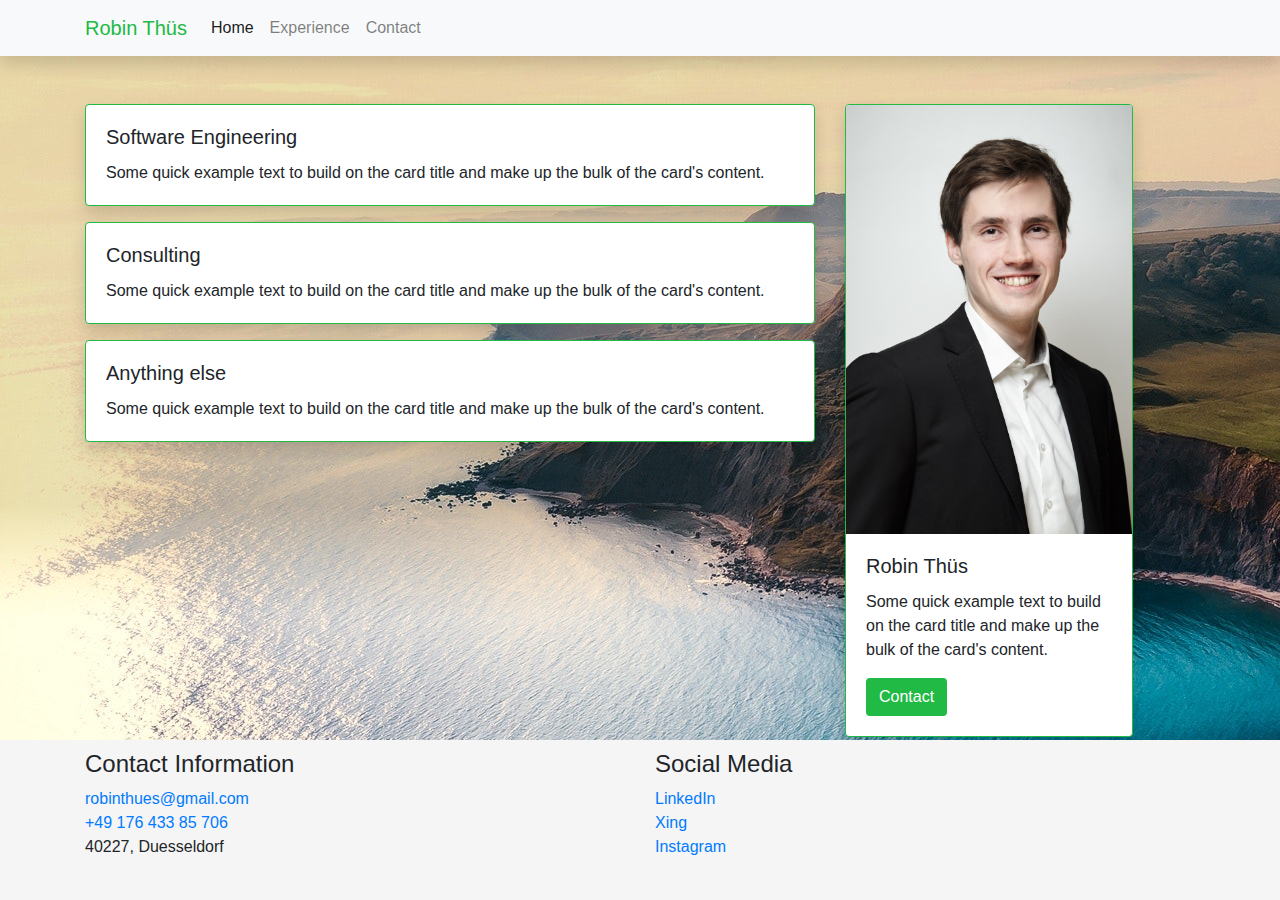
==== public/index.html @ ae0dff0d "adding error and 404 page. minor updates to other pages" ====
<!DOCTYPE html>
<html>
<head>
    <!-- Google Tag Manager -->
    <script>(function(w,d,s,l,i){w[l]=w[l]||[];w[l].push({'gtm.start':
            new Date().getTime(),event:'gtm.js'});var f=d.getElementsByTagName(s)[0],
        j=d.createElement(s),dl=l!='dataLayer'?'&l='+l:'';j.async=true;j.src=
        'https://www.googletagmanager.com/gtm.js?id='+i+dl;f.parentNode.insertBefore(j,f);
    })(window,document,'script','dataLayer','GTM-KJX2B96');</script>
    <!-- End Google Tag Manager -->
    <meta charset="utf-8">
    <meta name="viewport" content="width=device-width, initial-scale=1">
    <title>Robin Thüs</title>

    <!-- update the version number as needed -->
    <script defer src="/__/firebase/5.5.0/firebase-app.js"></script>
    <!-- include only the Firebase features as you need -->
    <script defer src="/__/firebase/5.5.0/firebase-storage.js"></script>
    <!-- initialize the SDK after all desired features are loaded -->
    <script defer src="/__/firebase/init.js"></script>

    <link rel="stylesheet" href="css/bootstrap.min.css">
    <link rel="stylesheet" href="css/sticky-footer.css">
    <link rel="stylesheet" href="css/custom-styles.css">
    <script src="js/jquery-3.3.1.min.js"></script>
    <script src="js/popper.min.js"></script>
    <script src="js/bootstrap.min.js"></script>
</head>
<body style="background-image: url('img/bkg-1.jpg')">
<!-- Google Tag Manager (noscript) -->
<noscript><iframe src="https://www.googletagmanager.com/ns.html?id=GTM-KJX2B96"
                  height="0" width="0" style="display:none;visibility:hidden"></iframe></noscript>
<!-- End Google Tag Manager (noscript) -->

<nav class="navbar navbar-expand-lg navbar-light bg-light mb-5 shadow">
    <div class="container">
        <a class="navbar-brand green" href="/">Robin Thüs</a>
        <button class="navbar-toggler" type="button" data-toggle="collapse" data-target="#navbarSupportedContent"
                aria-controls="navbarSupportedContent" aria-expanded="false" aria-label="Toggle navigation">
            <span class="navbar-toggler-icon"></span>
        </button>

        <div class="collapse navbar-collapse" id="navbarSupportedContent">
            <ul class="navbar-nav mr-auto">
                <li class="nav-item active">
                    <a class="nav-link" href="/">Home <span class="sr-only">(current)</span></a>
                </li>
                <li class="nav-item">
                    <a class="nav-link" href="/exp">Experience</a>
                </li>
                <li class="nav-item">
                    <a class="nav-link" href="/contact">Contact</a>
                </li>
            </ul>
        </div>
    </div>
</nav>

<div class="container">
    <div class="row">
        <div class="col-8">
            <div class="card mb-3 shadow border-green">
                <div class="card-body">
                    <h5 class="card-title">Software Engineering</h5>
                    <p class="card-text">Some quick example text to build on the card title and make up the bulk of the
                        card's content.</p>
                </div>
            </div>
            <div class="card mb-3 shadow border-green">
                <div class="card-body">
                    <h5 class="card-title">Consulting</h5>
                    <p class="card-text">Some quick example text to build on the card title and make up the bulk of the
                        card's content.</p>
                </div>
            </div>
            <div class="card shadow border-green">
                <div class="card-body">
                    <h5 class="card-title">Anything else</h5>
                    <p class="card-text">Some quick example text to build on the card title and make up the bulk of the
                        card's content.</p>
                </div>
            </div>
        </div>
        <div class="col-4">
            <div class="card shadow border-green" style="width: 18rem;">
                <img class="card-img-top" src="img/robin-thues-1.jpg" alt="Portrait of Robin">
                <div class="card-body">
                    <h5 class="card-title">Robin Thüs</h5>
                    <p class="card-text">Some quick example text to build on the card title and make up the bulk of the
                        card's content.</p>
                    <a href="/contact" class="btn btn-green">Contact</a>
                </div>
            </div>
        </div>
    </div>
</div>

<footer class="footer">
    <div class="container">
        <div class="row">
            <div class="col-6">
                <h4>Contact Information</h4>
                <a href="mailto:robinthues@gmail.com">robinthues@gmail.com</a><br>
                <a href="tel:+4917643385706">+49 176 433 85 706</a><br>
                40227, Duesseldorf
            </div>
            <div class="col-6">
                <h4>Social Media</h4>
                <a href="https://linkedin.com">LinkedIn</a><br>
                <a href="https://xing.de">Xing</a><br>
                <a href="https://instagram.com">Instagram</a><br>
            </div>
        </div>
    </div>
</footer>


<script>
    document.addEventListener('DOMContentLoaded', function () {
        // // 🔥🔥🔥🔥🔥🔥🔥🔥🔥🔥🔥🔥🔥🔥🔥🔥🔥🔥🔥🔥🔥🔥🔥🔥🔥🔥🔥🔥🔥🔥🔥
        // // The Firebase SDK is initialized and available here!
        //
        // firebase.auth().onAuthStateChanged(user => { });
        // firebase.database().ref('/path/to/ref').on('value', snapshot => { });
        // firebase.messaging().requestPermission().then(() => { });
        // firebase.storage().ref('/path/to/ref').getDownloadURL().then(() => { });
        //
        // // 🔥🔥🔥🔥🔥🔥🔥🔥🔥🔥🔥🔥🔥🔥🔥🔥🔥🔥🔥🔥🔥🔥🔥🔥🔥🔥🔥🔥🔥🔥🔥

        try {
            let app = firebase.app();
            let features = ['auth', 'database', 'messaging', 'storage'].filter(feature => typeof app[feature] === 'function');
            document.getElementById('load').innerHTML = `Firebase SDK loaded with ${features.join(', ')}`;
        } catch (e) {
            console.error(e);
            document.getElementById('load').innerHTML = 'Error loading the Firebase SDK, check the console.';
        }
    });
</script>
</body>
</html>
---- public/css/sticky-footer.css ----
/* Sticky footer styles, from Bootstrap4 Examples
-------------------------------------------------- */
html {
  position: relative;
  min-height: 100%;
}
body {
  margin-bottom: 160px; /* Margin bottom by footer height */
}
.footer {
  position: absolute;
  bottom: 0;
  width: 100%;
  height: 160px; /* Set the fixed height of the footer here */
  background-color: #f5f5f5;
  padding-top: 10px;
}
---- public/css/custom-styles.css ----
.green {
    color: #21BA45!important;
}

.border-green {
    border-color: #21BA45!important;
}

.btn-green {
    background-color: #21BA45!important;
    color: white;
}
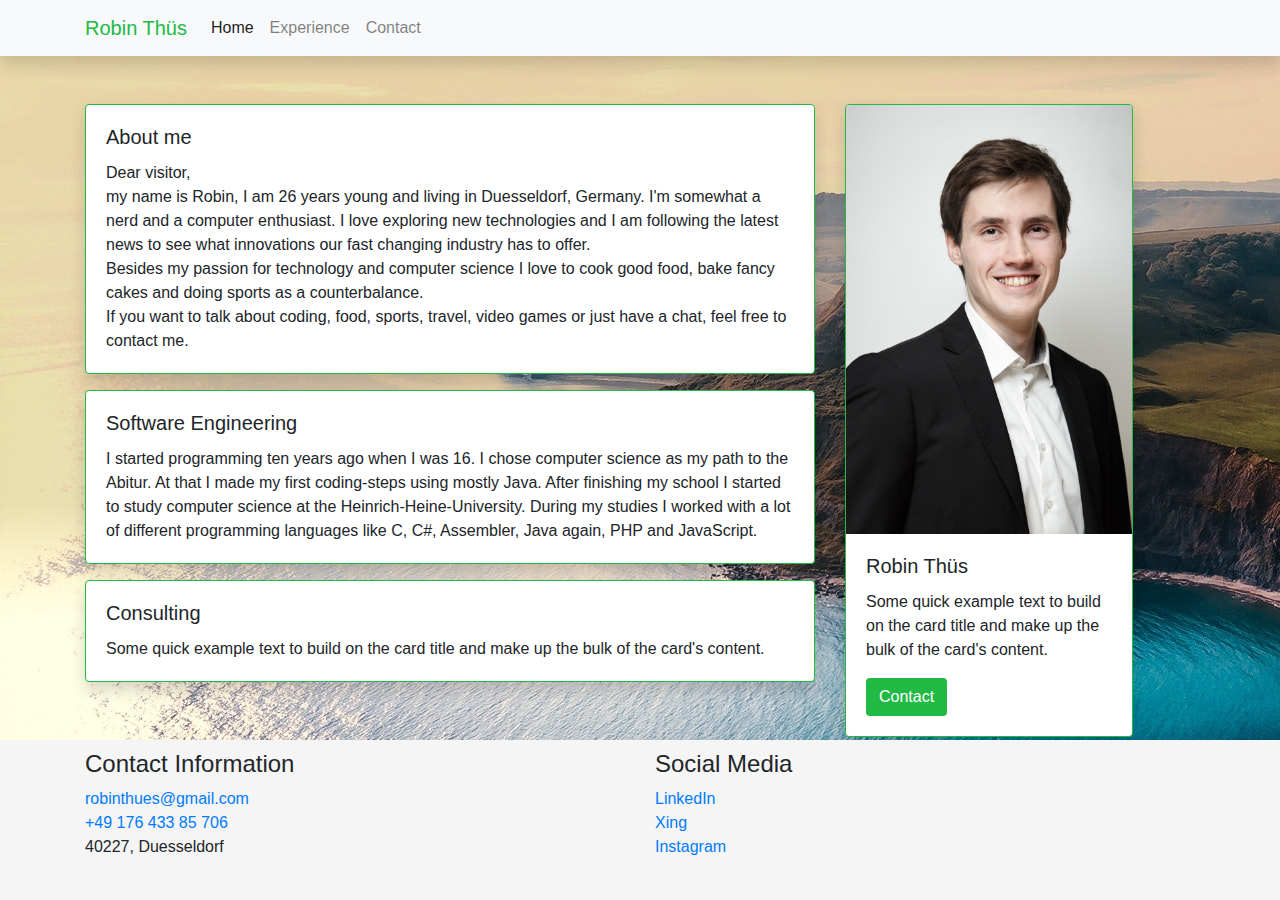
==== commit 7fe45909: "adding more content" ====
--- a/public/index.html
+++ b/public/index.html
@@ -2,11 +2,19 @@
 <html>
 <head>
     <!-- Google Tag Manager -->
-    <script>(function(w,d,s,l,i){w[l]=w[l]||[];w[l].push({'gtm.start':
-            new Date().getTime(),event:'gtm.js'});var f=d.getElementsByTagName(s)[0],
-        j=d.createElement(s),dl=l!='dataLayer'?'&l='+l:'';j.async=true;j.src=
-        'https://www.googletagmanager.com/gtm.js?id='+i+dl;f.parentNode.insertBefore(j,f);
-    })(window,document,'script','dataLayer','GTM-KJX2B96');</script>
+    <script>(function (w, d, s, l, i) {
+        w[l] = w[l] || [];
+        w[l].push({
+            'gtm.start':
+                new Date().getTime(), event: 'gtm.js'
+        });
+        var f = d.getElementsByTagName(s)[0],
+            j = d.createElement(s), dl = l != 'dataLayer' ? '&l=' + l : '';
+        j.async = true;
+        j.src =
+            'https://www.googletagmanager.com/gtm.js?id=' + i + dl;
+        f.parentNode.insertBefore(j, f);
+    })(window, document, 'script', 'dataLayer', 'GTM-KJX2B96');</script>
     <!-- End Google Tag Manager -->
     <meta charset="utf-8">
     <meta name="viewport" content="width=device-width, initial-scale=1">
@@ -28,8 +36,10 @@
 </head>
 <body style="background-image: url('img/bkg-1.jpg')">
 <!-- Google Tag Manager (noscript) -->
-<noscript><iframe src="https://www.googletagmanager.com/ns.html?id=GTM-KJX2B96"
-                  height="0" width="0" style="display:none;visibility:hidden"></iframe></noscript>
+<noscript>
+    <iframe src="https://www.googletagmanager.com/ns.html?id=GTM-KJX2B96"
+            height="0" width="0" style="display:none;visibility:hidden"></iframe>
+</noscript>
 <!-- End Google Tag Manager (noscript) -->
 
 <nav class="navbar navbar-expand-lg navbar-light bg-light mb-5 shadow">
@@ -58,30 +68,45 @@
 
 <div class="container">
     <div class="row">
-        <div class="col-8">
+        <div class="col-md-8">
+            <div class="card mb-3 shadow border-green">
+                <div class="card-body">
+                    <h5 class="card-title">About me</h5>
+                    <p class="card-text">
+                        Dear visitor,<br>
+                        my name is Robin, I am 26 years young and living in Duesseldorf, Germany. I'm somewhat a nerd and a computer
+                        enthusiast. I love exploring new technologies and I am following the latest news to see what
+                        innovations our fast changing industry has to offer.<br>
+                        Besides my passion for technology and computer science I love to cook good food, bake fancy
+                        cakes and doing sports as a counterbalance.<br>
+                        If you want to talk about coding, food, sports, travel, video games or just have a chat, feel
+                        free to contact me.
+                    </p>
+                </div>
+            </div>
             <div class="card mb-3 shadow border-green">
                 <div class="card-body">
                     <h5 class="card-title">Software Engineering</h5>
-                    <p class="card-text">Some quick example text to build on the card title and make up the bulk of the
-                        card's content.</p>
+                    <p class="card-text">
+                        I started programming ten years ago when I was 16. I chose computer science as my path to the
+                        Abitur. At that I made my first coding-steps using mostly Java. After finishing my school I
+                        started to study computer science at the Heinrich-Heine-University. During my studies I worked
+                        with a lot of different programming languages like C, C#, Assembler, Java again, PHP and
+                        JavaScript.
+                    </p>
                 </div>
             </div>
             <div class="card mb-3 shadow border-green">
                 <div class="card-body">
                     <h5 class="card-title">Consulting</h5>
-                    <p class="card-text">Some quick example text to build on the card title and make up the bulk of the
-                        card's content.</p>
-                </div>
-            </div>
-            <div class="card shadow border-green">
-                <div class="card-body">
-                    <h5 class="card-title">Anything else</h5>
-                    <p class="card-text">Some quick example text to build on the card title and make up the bulk of the
-                        card's content.</p>
+                    <p class="card-text">
+                        Some quick example text to build on the card title and make up the bulk of the card's content.
+
+                    </p>
                 </div>
             </div>
         </div>
-        <div class="col-4">
+        <div class="col-md-4">
             <div class="card shadow border-green" style="width: 18rem;">
                 <img class="card-img-top" src="img/robin-thues-1.jpg" alt="Portrait of Robin">
                 <div class="card-body">
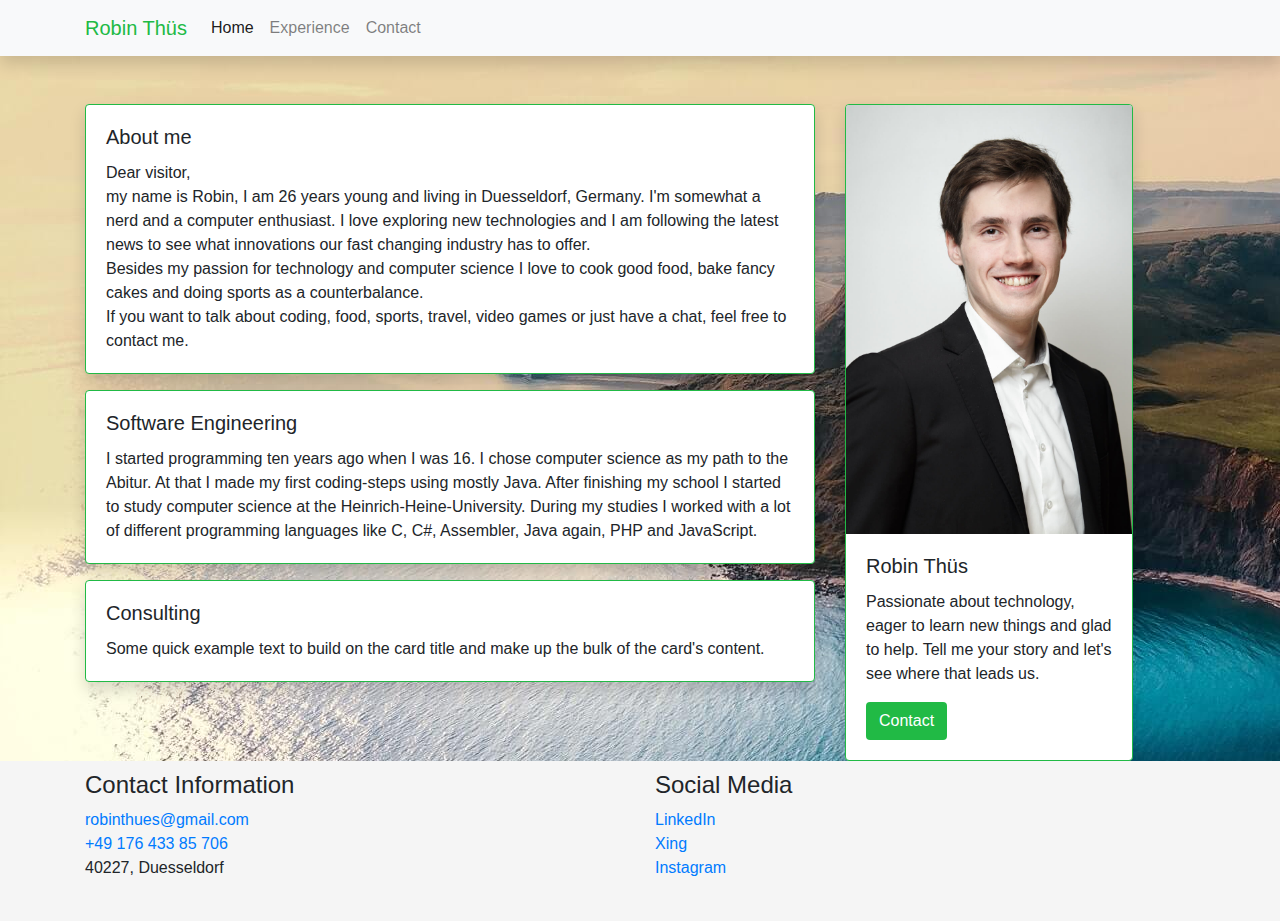
==== commit d8e62b3c: "added personal text, another university course and shrinked images" ====
--- a/public/index.html
+++ b/public/index.html
@@ -111,8 +111,10 @@
                 <img class="card-img-top" src="img/robin-thues-1.jpg" alt="Portrait of Robin">
                 <div class="card-body">
                     <h5 class="card-title">Robin Thüs</h5>
-                    <p class="card-text">Some quick example text to build on the card title and make up the bulk of the
-                        card's content.</p>
+                    <p class="card-text">
+                        Passionate about technology, eager to learn new things and glad to help.
+                        Tell me your story and let's see where that leads us.
+                    </p>
                     <a href="/contact" class="btn btn-green">Contact</a>
                 </div>
             </div>
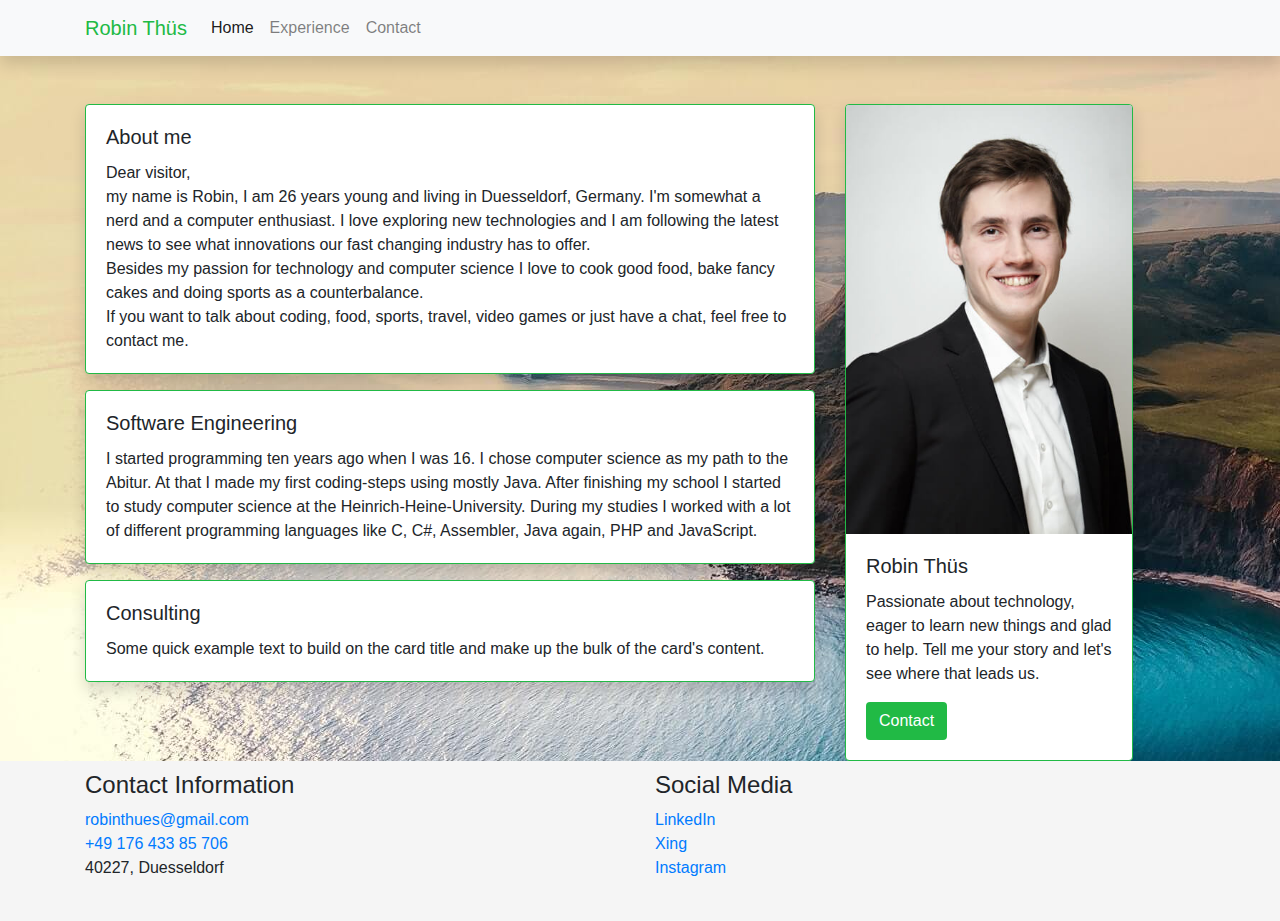
==== commit a503e6bb: "updated meta, images, added favicon" ====
--- a/public/index.html
+++ b/public/index.html
@@ -16,10 +16,15 @@
         f.parentNode.insertBefore(j, f);
     })(window, document, 'script', 'dataLayer', 'GTM-KJX2B96');</script>
     <!-- End Google Tag Manager -->
+
     <meta charset="utf-8">
     <meta name="viewport" content="width=device-width, initial-scale=1">
     <title>Robin Thüs</title>
+    <meta name="description"
+          content="Robin is a Software Engineer and IT Consultant focusing on cloud systems and technologies.">
+    <meta name="author" content="Robin Thüs">
 
+    <link rel="icon" type="image/png" href="img/favicon.png">
     <!-- update the version number as needed -->
     <script defer src="/__/firebase/5.5.0/firebase-app.js"></script>
     <!-- include only the Firebase features as you need -->
@@ -74,7 +79,8 @@
                     <h5 class="card-title">About me</h5>
                     <p class="card-text">
                         Dear visitor,<br>
-                        my name is Robin, I am 26 years young and living in Duesseldorf, Germany. I'm somewhat a nerd and a computer
+                        my name is Robin, I am 26 years young and living in Duesseldorf, Germany. I'm somewhat a nerd
+                        and a computer
                         enthusiast. I love exploring new technologies and I am following the latest news to see what
                         innovations our fast changing industry has to offer.<br>
                         Besides my passion for technology and computer science I love to cook good food, bake fancy
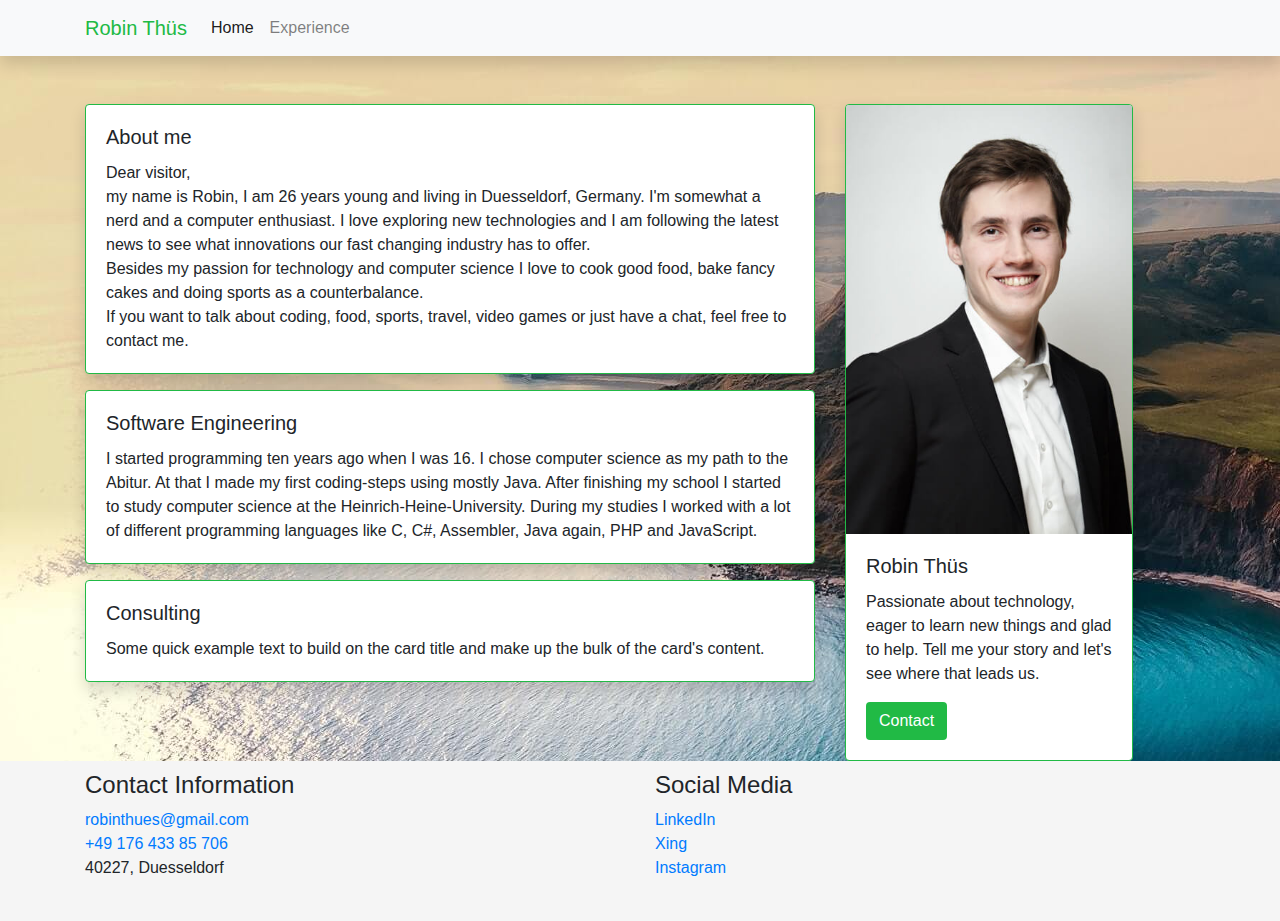
==== commit bf95556f: "deleted contact page" ====
--- a/public/index.html
+++ b/public/index.html
@@ -39,7 +39,7 @@
     <script src="js/popper.min.js"></script>
     <script src="js/bootstrap.min.js"></script>
 </head>
-<body style="background-image: url('img/bkg-1.jpg')">
+<body class="home-body">
 <!-- Google Tag Manager (noscript) -->
 <noscript>
     <iframe src="https://www.googletagmanager.com/ns.html?id=GTM-KJX2B96"
@@ -62,9 +62,6 @@
                 </li>
                 <li class="nav-item">
                     <a class="nav-link" href="/exp">Experience</a>
-                </li>
-                <li class="nav-item">
-                    <a class="nav-link" href="/contact">Contact</a>
                 </li>
             </ul>
         </div>
--- a/public/css/custom-styles.css
+++ b/public/css/custom-styles.css
@@ -9,4 +9,21 @@
 .btn-green {
     background-color: #21BA45!important;
     color: white;
+}
+
+@media (min-width: 992px) {
+    .contact-body {
+        background-image: url('../img/bkg-2.jpeg');
+        background-repeat: no-repeat;
+    }
+
+    .home-body {
+        background-image: url('../img/bkg-1.jpg');
+        background-repeat: no-repeat;
+    }
+
+    .exp-body {
+        background-image: url('../img/bkg-3.jpeg');
+        background-repeat: no-repeat;
+    }
 }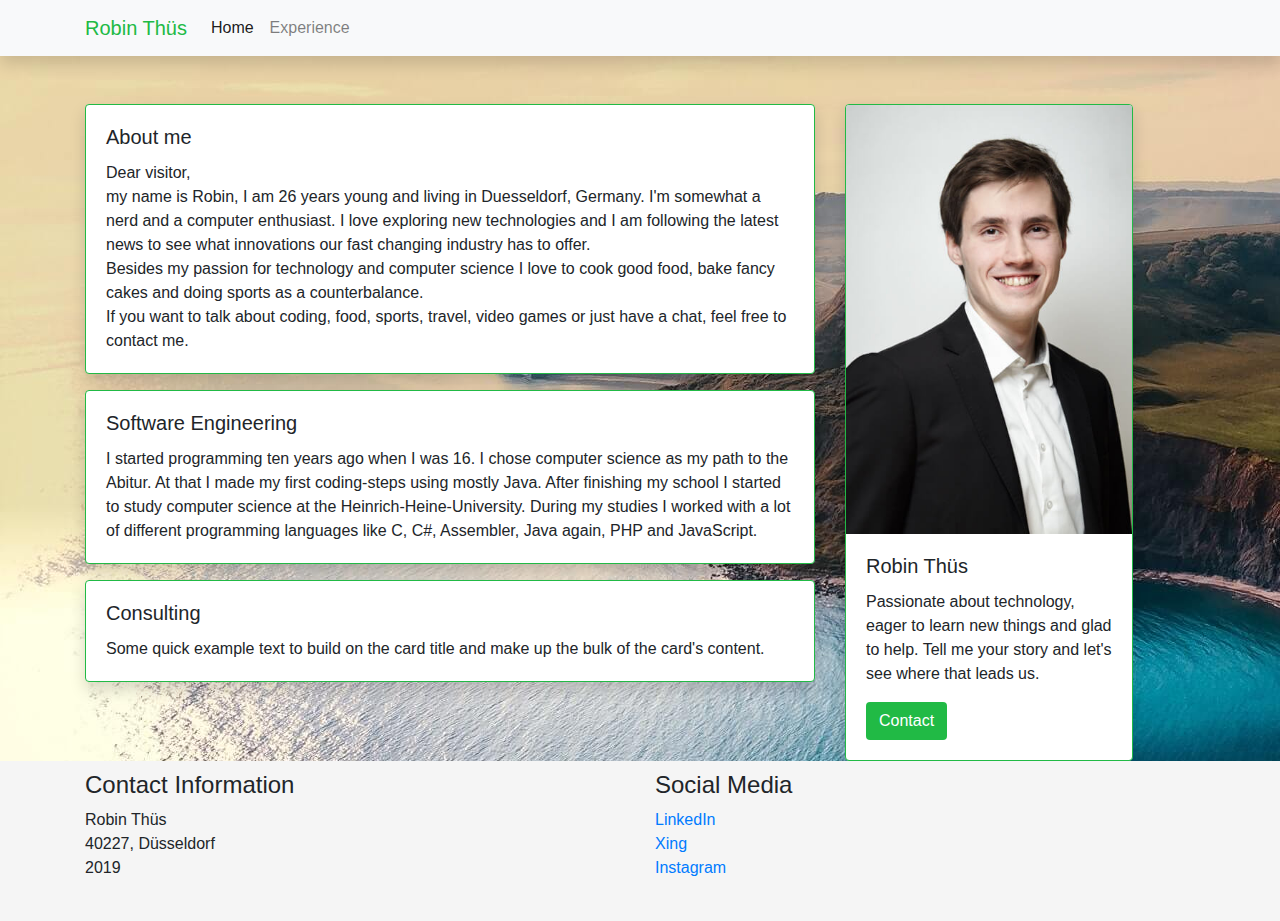
==== commit 94ecb660: "changed contact info" ====
--- a/public/index.html
+++ b/public/index.html
@@ -118,7 +118,7 @@
                         Passionate about technology, eager to learn new things and glad to help.
                         Tell me your story and let's see where that leads us.
                     </p>
-                    <a href="/contact" class="btn btn-green">Contact</a>
+                    <a href="mailto:consulting@thues.eu" class="btn btn-green">Contact</a>
                 </div>
             </div>
         </div>
@@ -130,15 +130,15 @@
         <div class="row">
             <div class="col-6">
                 <h4>Contact Information</h4>
-                <a href="mailto:robinthues@gmail.com">robinthues@gmail.com</a><br>
-                <a href="tel:+4917643385706">+49 176 433 85 706</a><br>
-                40227, Duesseldorf
+                Robin Thüs<br>
+                40227, Düsseldorf<br>
+                2019
             </div>
             <div class="col-6">
                 <h4>Social Media</h4>
-                <a href="https://linkedin.com">LinkedIn</a><br>
-                <a href="https://xing.de">Xing</a><br>
-                <a href="https://instagram.com">Instagram</a><br>
+                <a href="https://www.linkedin.com/in/robinthues/">LinkedIn</a><br>
+                <a href="https://www.xing.com/profile/Robin_Thues/">Xing</a><br>
+                <a href="https://www.instagram.com/merlinzauberhaft/">Instagram</a><br>
             </div>
         </div>
     </div>
